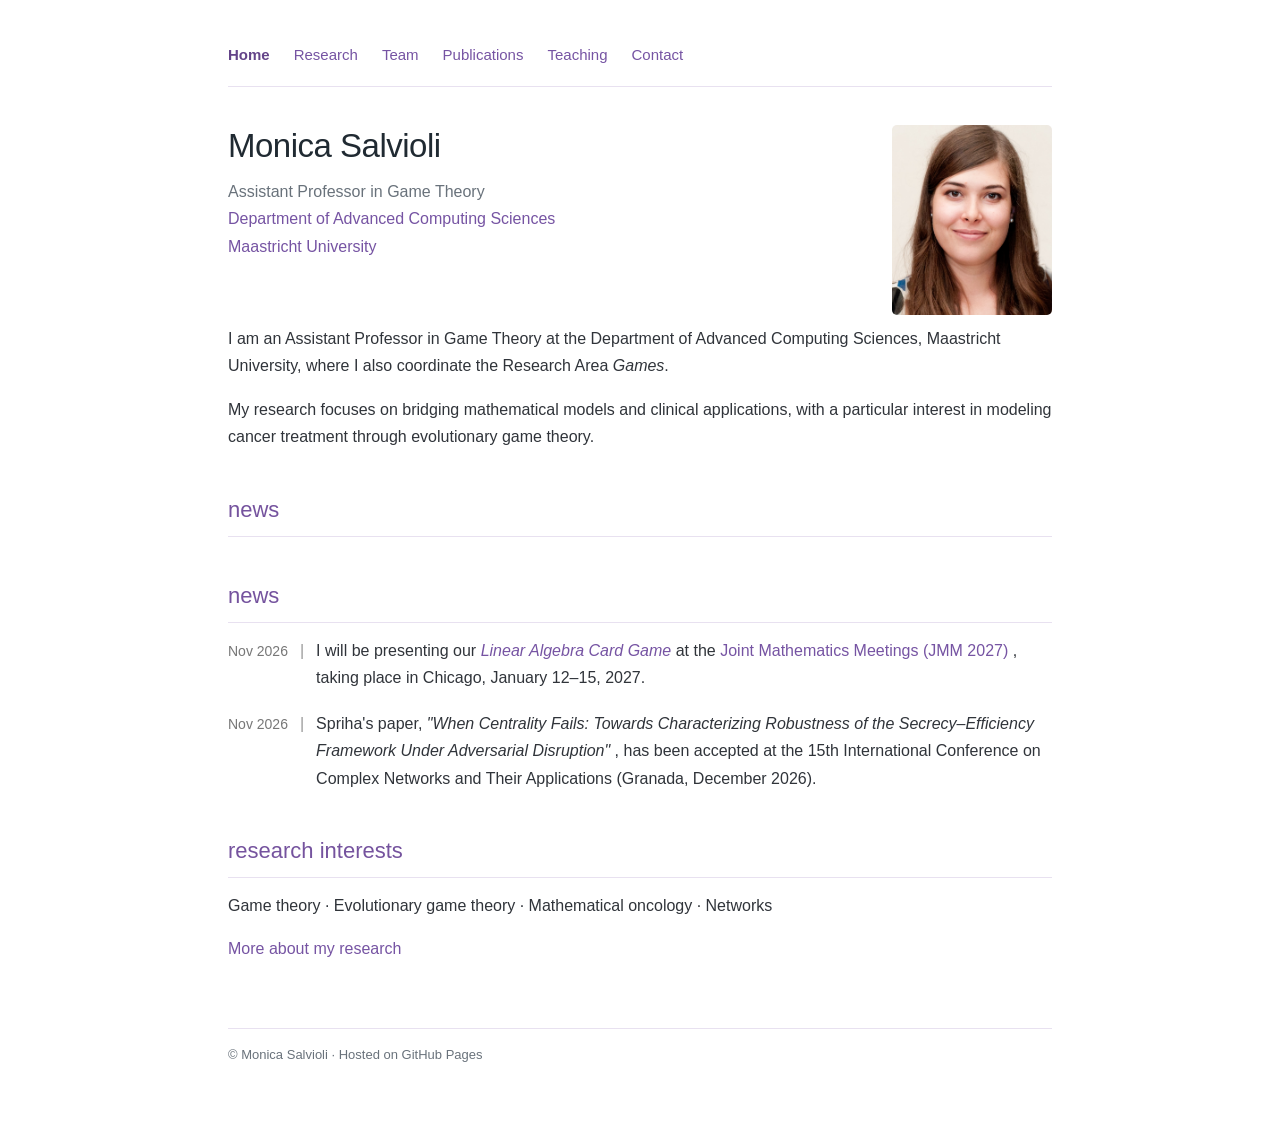
==== index.html @ c7558403 "Update index.html" ====
<!DOCTYPE html>
<html lang="en">
<head>
  <meta charset="UTF-8">
  <meta name="viewport" content="width=device-width, initial-scale=1">
  <meta name="description" content="Monica Salvioli — Assistant Professor in Game Theory at Maastricht University.">
  <title>Monica Salvioli | Home</title>
  <link rel="stylesheet" href="style.css">
</head>
<body>
<main class="container">
  <nav class="site-nav" aria-label="Main navigation">
    <a href="index.html" aria-current="page">Home</a>
    <a href="research.html">Research</a>
    <a href="team.html">Team</a>
    <a href="publications.html">Publications</a>
    <a href="teaching.html">Teaching</a>
    <a href="contact.html">Contact</a> 
  </nav>

<header class="intro">
  <div>
    <h1>Monica Salvioli</h1>

    <p class="affiliation">
      Assistant Professor in Game Theory<br>
      <a href="https://www.maastrichtuniversity.nl/">
        Department of Advanced Computing Sciences<br>
        Maastricht University
      </a>
    </p>
  </div>



<img
  src="Profile.jpg"
  alt="Monica Salvioli"
  class="photo"
  style="width:160px !important; height:190px !important; max-width:160px !important; object-fit:cover; border-radius:5px; flex-shrink:0;"
>


  </header>

  <section aria-label="About me">
    <p>I am an Assistant Professor in Game Theory at the Department of Advanced Computing Sciences, Maastricht University, where I also coordinate the Research Area <em>Games</em>. </p>
    <p>My research focuses on bridging mathematical models and clinical applications, with a particular interest in modeling cancer treatment through evolutionary game theory.</p>
  </section>

  <section>
    <h2>news</h2>
    


<section id="news">

  <h2>news</h2>

  <!-- NEWS 1: JMM 2027 -->
  <div style="display:flex;
              align-items:baseline;
              gap:12px;
              margin-bottom:18px;">

    <span style="font-size:14px;
                 color:#777;
                 white-space:nowrap;">
      Nov 2026
    </span>

    <span style="color:#999;">|</span>

    <div style="flex:1;">
     
I will be presenting our
<a href="https://www.linearalgebragame.eu/"
   target="_blank"
   rel="noopener noreferrer">
  <em>Linear Algebra Card Game</em>
</a>
at the

      <a href="https://jointmathematicsmeetings.org/jmm">
        Joint Mathematics Meetings (JMM 2027)
      </a>,
      taking place in Chicago,
      January 12–15, 2027.
    </div>

  </div>

  <!-- NEWS 2: SPRIHA'S PAPER -->
  <div style="display:flex;
              align-items:baseline;
              gap:12px;
              margin-bottom:18px;">

    <span style="font-size:14px;
                 color:#777;
                 white-space:nowrap;">
      Nov 2026
    </span>

    <span style="color:#999;">|</span>

    <div style="flex:1;">
      Spriha's paper,
      <em>
        "When Centrality Fails: Towards
        Characterizing Robustness of the
        Secrecy–Efficiency Framework
        Under Adversarial Disruption"
      </em>,
      has been accepted at the
      15th International Conference on
      Complex Networks and Their Applications
      (Granada, December 2026).
    </div>

  </div>

</section>
 

  <section>
    <h2>research interests</h2>
    <p>Game theory · Evolutionary game theory · Mathematical oncology · Networks</p>
    <p><a href="research.html">More about my research</a></p>
  </section>


  <footer>© Monica Salvioli · Hosted on GitHub Pages</footer>
</main>
</body>
</html>
---- style.css ----
:root{--ink:#30343a;--muted:#69727b;--accent:#7654a3;--line:#e8e1f0;--background:#fff}
*{box-sizing:border-box}
html{scroll-behavior:smooth}
body{margin:0;background:var(--background);color:var(--ink);font-family:Arial,Helvetica,sans-serif;font-size:16px;line-height:1.72}
.container{max-width:880px;margin:0 auto;padding:42px 28px 60px}
a{color:var(--accent);text-decoration:none}a:hover,a:focus-visible{text-decoration:underline}
.site-nav{display:flex;flex-wrap:wrap;gap:10px 24px;border-bottom:1px solid var(--line);padding:0 0 18px;margin:0 0 38px;font-size:15px}
.site-nav a[aria-current="page"]{font-weight:700;color:#644489}
h1{font-size:33px;font-weight:400;letter-spacing:-.5px;line-height:1.3;margin:0 0 10px;color:#202a32}
h2{font-size:22px;font-weight:400;color:#75539e;border-bottom:1px solid var(--line);padding-bottom:7px;margin:40px 0 14px}
h3{font-size:17px;margin:22px 0 7px}
p{margin:10px 0 16px}
.intro{display:flex;gap:35px;justify-content:space-between;align-items:flex-start}
.affiliation{color:var(--muted);margin:0 0 20px}
.portrait{width:165px;min-width:165px;height:190px;border-radius:3px;background:#f1ebf8;display:flex;align-items:center;justify-content:center;color:#907ba8;text-align:center;font-size:14px}
.small{font-size:14px;color:var(--muted)}
ul{padding-left:22px}li{margin:0 0 14px}.section-note{color:var(--muted)}
.member{display:flex;align-items:flex-start;gap:20px;margin:24px 0}.member-avatar{width:82px;height:95px;flex-shrink:0;background:#f1ebf8;border-radius:3px}.member h3{margin:0 0 2px}.member p{margin:0}
footer{border-top:1px solid var(--line);padding-top:15px;margin-top:65px;color:var(--muted);font-size:13px}
@media(max-width:600px){.container{padding:24px 19px 44px}.site-nav{gap:8px 16px;margin-bottom:30px}.intro{flex-direction:column-reverse;gap:20px}.portrait{width:140px;min-width:140px;height:160px}h1{font-size:29px}h2{font-size:21px}}
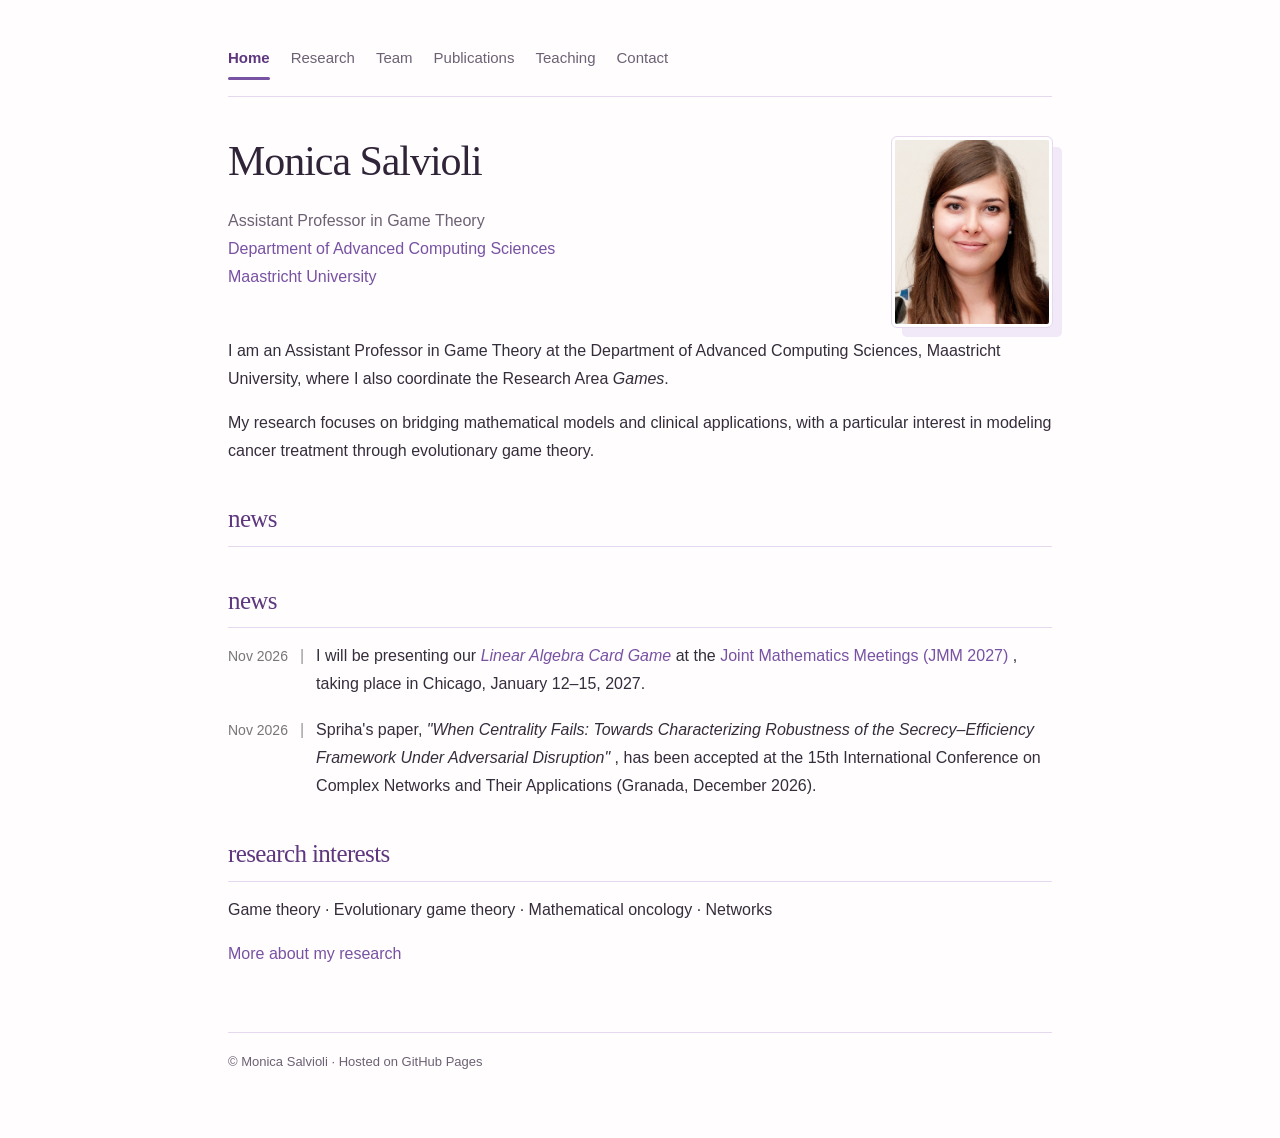
==== commit 9dd1c033: "Update index.html" ====
--- a/index.html
+++ b/index.html
@@ -6,9 +6,10 @@
   <meta name="description" content="Monica Salvioli — Assistant Professor in Game Theory at Maastricht University.">
   <title>Monica Salvioli | Home</title>
   <link rel="stylesheet" href="style.css">
+  <link rel="stylesheet" href="creative.css">
 </head>
 <body>
-<main class="container">
+<main class="container"> 
   <nav class="site-nav" aria-label="Main navigation">
     <a href="index.html" aria-current="page">Home</a>
     <a href="research.html">Research</a>
--- a/creative.css
+++ b/creative.css
@@ -0,0 +1,178 @@
+/* Creative Lilac — Monica Salvioli
+   Add after existing styles in every HTML page.
+   Remove this link to return to the original look. */
+:root {
+  --creative-ink: #342d3c;
+  --creative-muted: #6c6175;
+  --creative-accent: #7852a3;
+  --creative-deep: #5e377f;
+  --creative-light: #f6f1fa;
+  --creative-border: #e6d9ef;
+}
+
+html { scroll-behavior: smooth; }
+body {
+  background: #fffdfd;
+  color: var(--creative-ink);
+  font-family: 'Trebuchet MS', Arial, Helvetica, sans-serif;
+  line-height: 1.75;
+}
+
+/* Same page width and top alignment for all six pages */
+.container {
+  max-width: 880px !important;
+  margin: 0 auto !important;
+  padding: 42px 28px 64px !important;
+}
+
+/* Shared top navigation */
+.container > nav[aria-label="Main navigation"] {
+  display: flex;
+  flex-wrap: wrap;
+  gap: 8px 21px;
+  align-items: center;
+  border-bottom: 1px solid var(--creative-border);
+  margin: 0 0 40px !important;
+  padding: 0 0 18px !important;
+  font-size: 15px;
+}
+.container > nav[aria-label="Main navigation"] a {
+  position: relative;
+  display: inline-block;
+  color: var(--creative-muted);
+  font-size: 15px;
+  font-weight: 500;
+  padding: 3px 0 7px;
+  text-decoration: none;
+  transition: color .18s ease;
+}
+.container > nav[aria-label="Main navigation"] a:hover,
+.container > nav[aria-label="Main navigation"] a:focus-visible {
+  color: var(--creative-deep);
+}
+.container > nav[aria-label="Main navigation"] a[aria-current="page"] {
+  color: var(--creative-deep);
+  font-weight: 700;
+}
+.container > nav[aria-label="Main navigation"] a[aria-current="page"]::after {
+  content: "";
+  position: absolute;
+  left: 0;
+  right: 0;
+  bottom: -2px;
+  height: 3px;
+  border-radius: 9px;
+  background: var(--creative-accent);
+}
+
+/* Editorial headings */
+h1, h2 {
+  font-family: Georgia, 'Times New Roman', serif;
+  letter-spacing: -.025em;
+}
+h1 {
+  color: #302439;
+  font-size: clamp(32px, 4.4vw, 42px);
+  font-weight: 400;
+  line-height: 1.18;
+  margin: 0 0 20px;
+}
+h2 {
+  color: var(--creative-deep);
+  font-size: 25px;
+  font-weight: 400;
+  line-height: 1.3;
+  border-bottom: 1px solid var(--creative-border);
+  margin-top: 38px;
+  padding-bottom: 10px;
+}
+h3 { color: var(--creative-deep); }
+a { color: var(--creative-accent); }
+a:hover { color: var(--creative-deep); }
+a:focus-visible { outline: 2px solid var(--creative-accent); outline-offset: 3px; }
+
+/* Home profile: preserve existing picture dimensions, accent its frame */
+.intro img.photo {
+  border: 3px solid #fff;
+  outline: 1px solid var(--creative-border);
+  box-shadow: 10px 10px 0 #f1e8f8;
+}
+.intro .affiliation { color: var(--creative-muted); }
+
+/* Short news: distinct but subtle date bar */
+.news-item {
+  border-left: 3px solid var(--creative-border);
+  padding-left: 12px;
+  margin-top: 18px;
+}
+
+/* Projects: restrained lilac highlight */
+.project {
+  background: var(--creative-light);
+  border-left: 3px solid #b294cf;
+  border-radius: 0 9px 9px 0;
+  padding: 15px 20px;
+  margin: 20px 0 24px;
+}
+.project p:last-child { margin-bottom: 0; }
+
+/* Team: consistent styling for cards and initials */
+.member {
+  border-bottom: 1px solid var(--creative-border);
+  padding: 20px 0 !important;
+}
+.member-info h2, .member h3 {
+  font-family: Georgia, 'Times New Roman', serif;
+  color: var(--creative-deep);
+}
+.avatar, .member-avatar {
+  background: linear-gradient(150deg, #efe5f7, #e3d4f1);
+  color: var(--creative-deep);
+  border-radius: 10px;
+}
+
+/* Publications */
+.publication {
+  border-left: 3px solid var(--creative-border);
+  padding: 2px 0 2px 18px;
+  margin-bottom: 26px;
+}
+.publication .title { color: var(--creative-deep); }
+.publication .venue { color: var(--creative-muted); }
+
+/* Teaching and contact */
+.course-name, .project-title { color: #392b48; }
+.funding { color: var(--creative-accent); }
+.contact-info a { text-underline-offset: 3px; }
+
+footer {
+  border-top: 1px solid var(--creative-border);
+  color: var(--creative-muted);
+  margin-top: 64px;
+  padding-top: 18px;
+}
+
+@media (max-width: 600px) {
+  .container {
+    margin: 0 auto !important;
+    padding: 24px 19px 46px !important;
+  }
+  .container > nav[aria-label="Main navigation"] {
+    gap: 5px 14px;
+    margin-bottom: 30px !important;
+  }
+  .container > nav[aria-label="Main navigation"] a {
+    font-size: 14px;
+  }
+  h1 { font-size: 32px; }
+  h2 { font-size: 23px; }
+  .intro { gap: 24px; }
+  .project { padding: 13px 15px; }
+  .member { gap: 15px; }
+  .member-info { min-width: 0; overflow-wrap: anywhere; }
+}
+
+@media (prefers-reduced-motion: reduce) {
+  html { scroll-behavior: auto; }
+  .container > nav[aria-label="Main navigation"] a { transition: none; }
+}
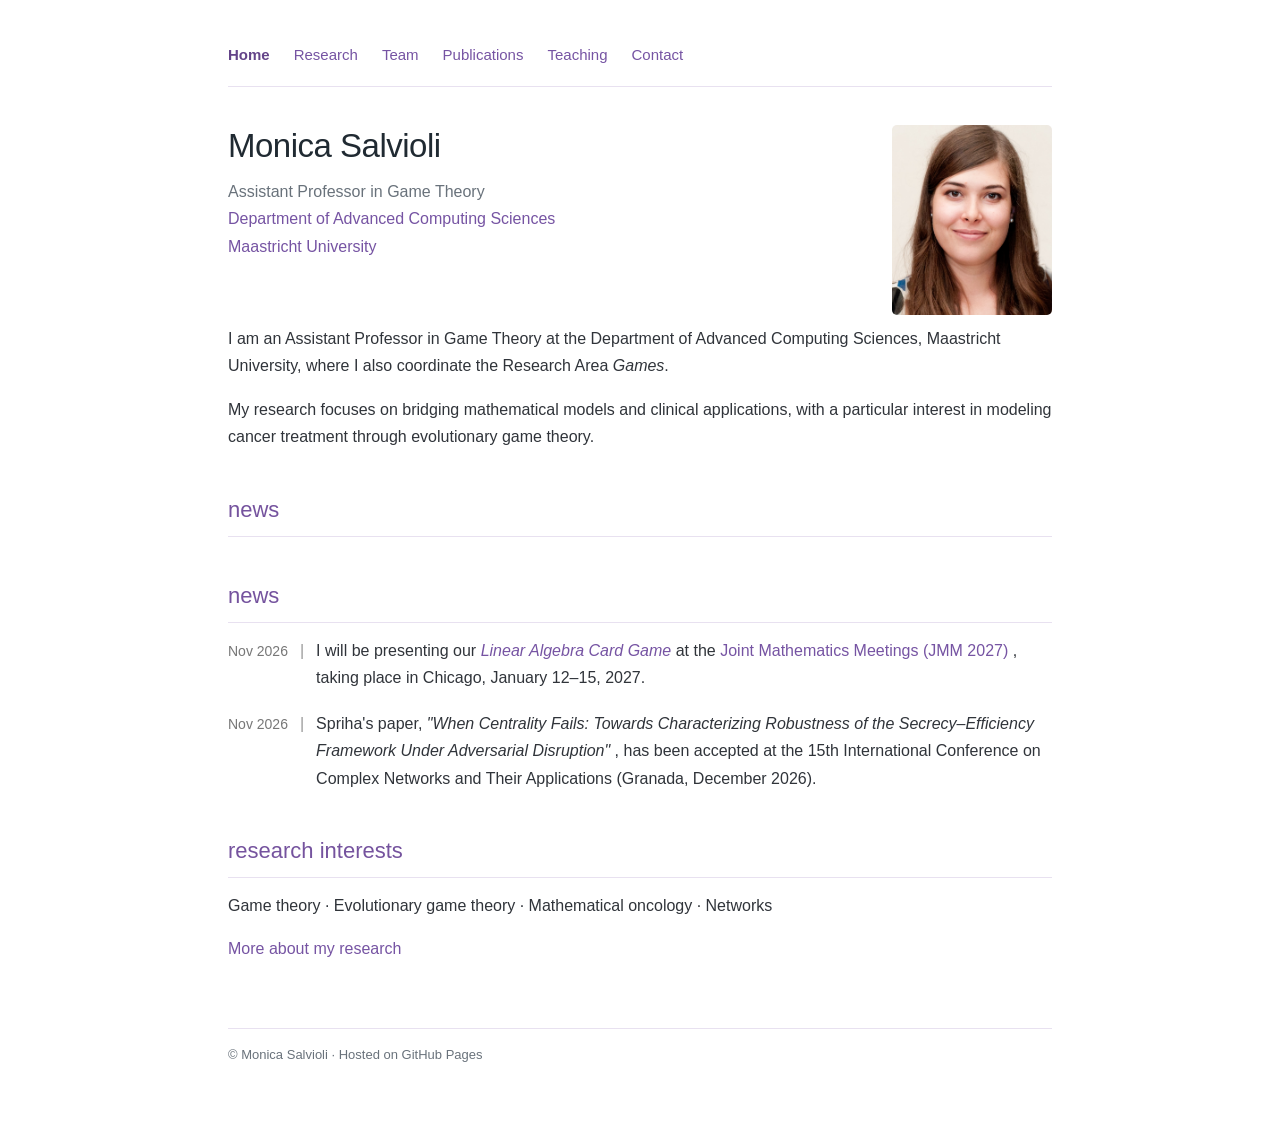
==== commit 416a33fd: "Update index.html" ====
--- a/index.html
+++ b/index.html
@@ -6,7 +6,6 @@
   <meta name="description" content="Monica Salvioli — Assistant Professor in Game Theory at Maastricht University.">
   <title>Monica Salvioli | Home</title>
   <link rel="stylesheet" href="style.css">
-  <link rel="stylesheet" href="creative.css">
 </head>
 <body>
 <main class="container"> 
@@ -18,7 +17,7 @@
     <a href="teaching.html">Teaching</a>
     <a href="contact.html">Contact</a> 
   </nav>
-
+ 
 <header class="intro">
   <div>
     <h1>Monica Salvioli</h1>
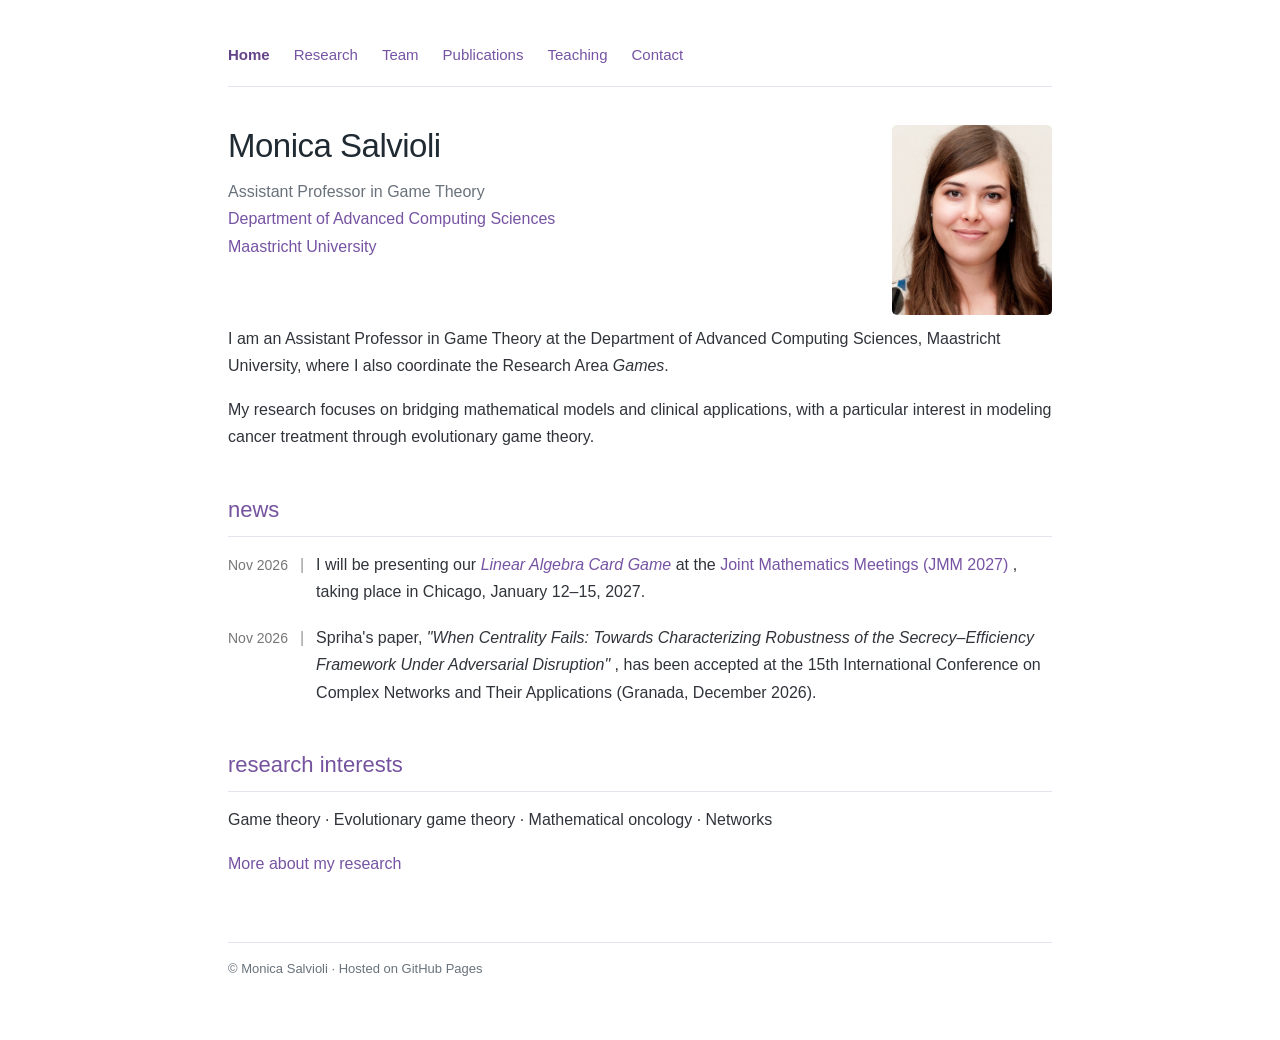
==== commit c157d357: "Update index.html" ====
--- a/index.html
+++ b/index.html
@@ -47,11 +47,7 @@
     <p>I am an Assistant Professor in Game Theory at the Department of Advanced Computing Sciences, Maastricht University, where I also coordinate the Research Area <em>Games</em>. </p>
     <p>My research focuses on bridging mathematical models and clinical applications, with a particular interest in modeling cancer treatment through evolutionary game theory.</p>
   </section>
-
-  <section>
-    <h2>news</h2>
     
-
 
 <section id="news">
 
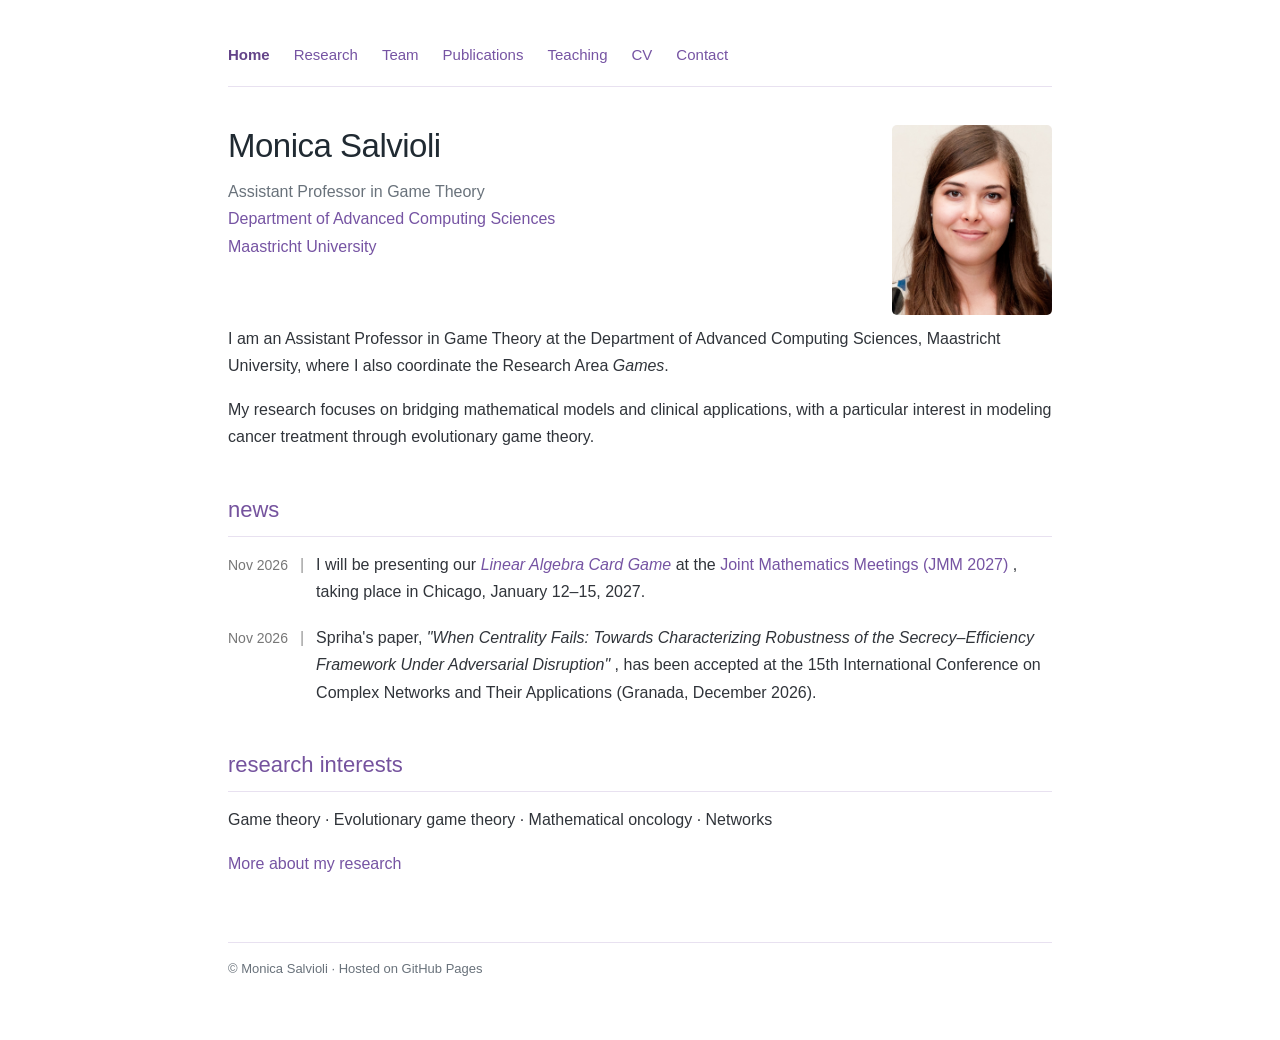
==== commit 4a7d47db: "Update index.html" ====
--- a/index.html
+++ b/index.html
@@ -14,7 +14,8 @@
     <a href="research.html">Research</a>
     <a href="team.html">Team</a>
     <a href="publications.html">Publications</a>
-    <a href="teaching.html">Teaching</a>
+    <a href="teaching.html">Teaching</a>   
+    <a href="cv.html">CV</a>
     <a href="contact.html">Contact</a> 
   </nav>
  
